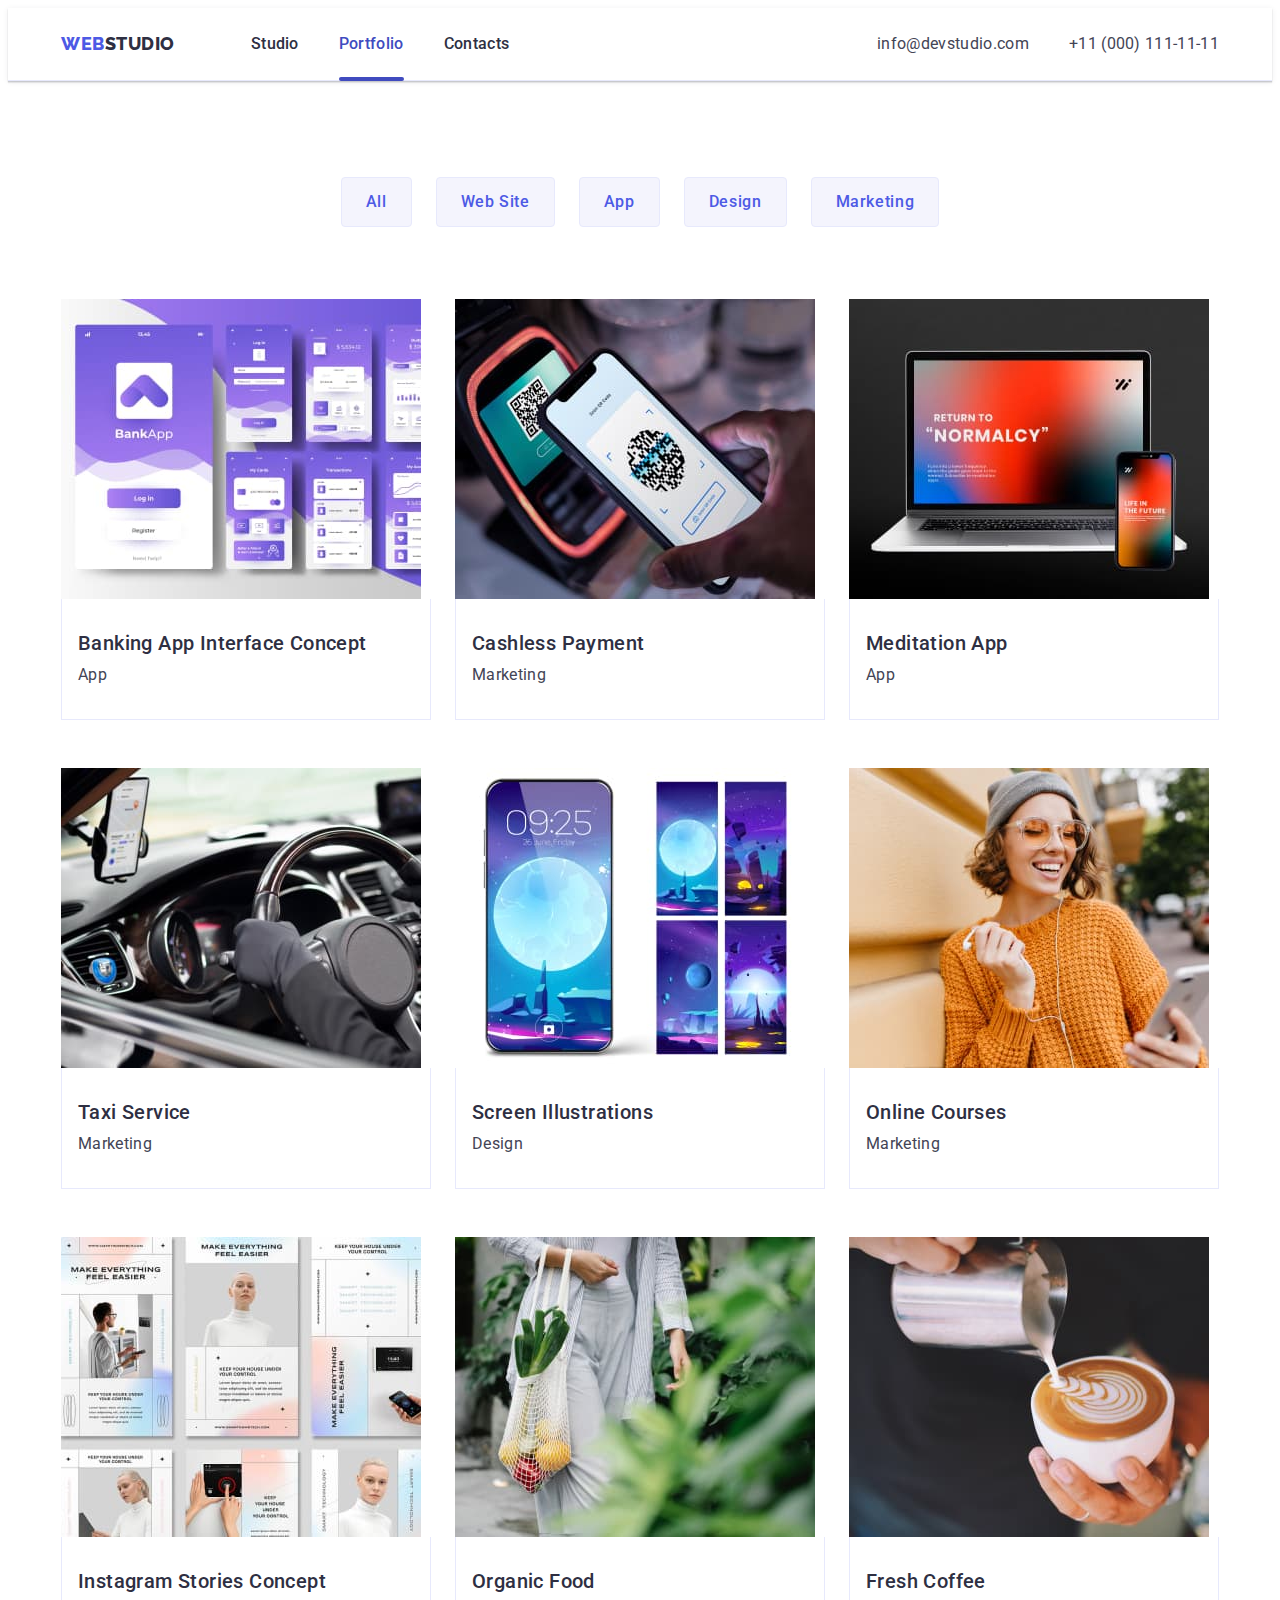
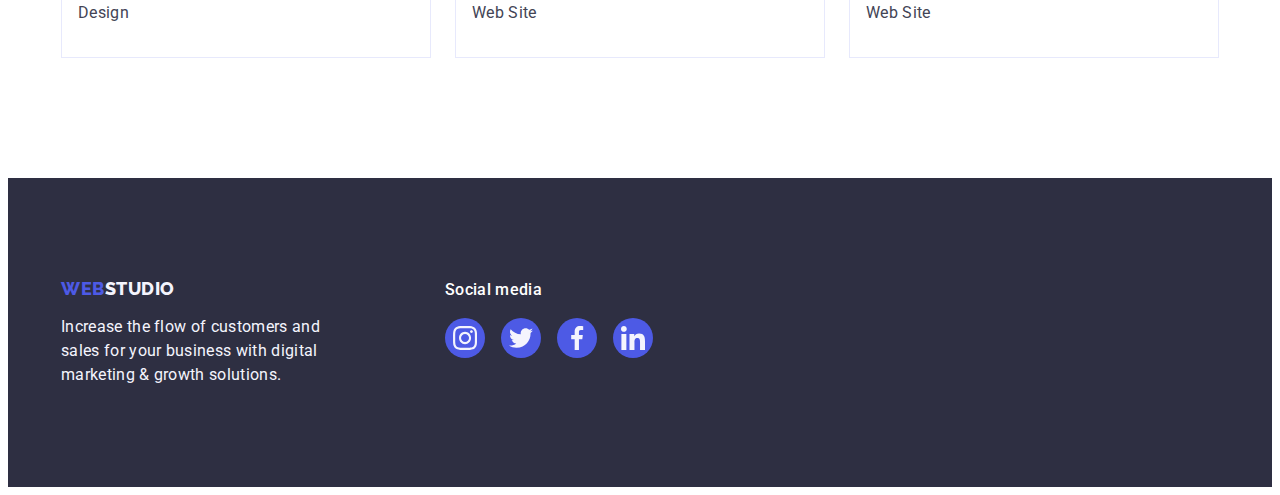
==== portfolio.html @ fe05a77e "Initial commit" ====
<!DOCTYPE html>
<html lang="en">
  <head>
    <meta charset="UTF-8" />
    <meta http-equiv="X-UA-Compatible" content="IE=edge" />
    <meta name="viewport" content="width=device-width, initial-scale=1.0" />
    <title>WebStudio</title>
    <link rel="preconnect" href="https://fonts.googleapis.com" />
    <link rel="preconnect" href="https://fonts.gstatic.com" crossorigin />

    <link
      href="https://fonts.googleapis.com/css2?family=Raleway:wght@800&family=Roboto:wght@400;500;700;900&display=swap"
      rel="stylesheet"
    />
    <link
      rel="stylesheet"
      href="https://cdnjs.cloudflare.com/ajax/libs/modern-normalize/1.0.0/modern-normalize.min.css"
      integrity="sha512-ISS7cAi1PEhQ8jnbJpJZMd29NlhNj4AWYyLOSp2CE/CsHxTCu+r+t0D2yoJudVrd0/8fTVPUVDzY5Tvli75u/g=="
      crossorigin="anonymous"
    />
    <link rel="stylesheet" href="./css/styles.css" />
  </head>
  <body>
    <header class="header">
      <div class="header-nav container">
        <nav class="site-nav">
          <a href="./index.html" class="logo-header link">
            Web<span class="logo-tip">Studio</span>
          </a>
          <ul class="list-nav list">
            <li class="list-item">
              <a class="nav link" href="./index.html">Studio</a>
            </li>
            <li class="list-item">
              <a class="nav link active-link" href="./portfolio.html"
                >Portfolio</a
              >
            </li>
            <li class="list-item">
              <a class="nav link" href="">Contacts</a>
            </li>
          </ul>
        </nav>
        <address class="address">
          <ul class="address-list list">
            <li class="address-item">
              <a class="address-contact link" href="mailto:info@devstudio.com">
                info@devstudio.com
              </a>
            </li>
            <li class="address-item">
              <a class="address-contact link" href="tel:+110001111111">
                +11 (000) 111-11-11
              </a>
            </li>
          </ul>
        </address>
      </div>
    </header>
    <main>
      <!-- Сторінка портфоліо -->
      <section class="portfolio-section">
        <div class="portfolio-container container">
          <h1 class="visually-hidden">Portfolio filters</h1>
          <ul class="list-filters list">
            <li class="button-filter">
              <button type="button" class="button-filt">All</button>
            </li>
            <li class="button-filter">
              <button type="button" class="button-filt">Web Site</button>
            </li>
            <li class="button-filter">
              <button type="button" class="button-filt">App</button>
            </li>
            <li class="button-filter">
              <button type="button" class="button-filt">Design</button>
            </li>
            <li class="button-filter">
              <button type="button" class="button-filt">Marketing</button>
            </li>
          </ul>

          <ul class="list-portfolio list">
            <li class="portfolio-item">
              <a href="#" class="picture-link link">
                <div class="thumb">
                  <img
                    class="picture-portfolio"
                    src="./images/portf1.jpg"
                    alt="site pages"
                    width="360"
                    height="300"
                  />
                  <p class="text-card">
                    14 Stylish and User-Friendly App Design Concepts · Task
                    Manager App · Calorie Tracker App · Exotic Fruit Ecommerce
                    App · Cloud Storage App
                  </p>
                </div>

                <div class="portfolio-description">
                  <h2 class="title-portfolio">Banking App Interface Concept</h2>
                  <p class="portfolio-text-filter">App</p>
                </div>
              </a>
            </li>

            <li class="portfolio-item">
              <a href="#" class="picture-link link">
                <div class="thumb">
                  <img
                    class="picture-portfolio"
                    src="./images/portf2.jpg"
                    alt="qr-code"
                    width="360"
                    height="300"
                  />
                  <p class="text-card">
                    14 Stylish and User-Friendly App Design Concepts · Task
                    Manager App · Calorie Tracker App · Exotic Fruit Ecommerce
                    App · Cloud Storage App
                  </p>
                </div>
                <div class="portfolio-description">
                  <h2 class="title-portfolio">Cashless Payment</h2>
                  <p class="portfolio-text-filter">Marketing</p>
                </div>
              </a>
            </li>
            <li class="portfolio-item">
              <a href="#" class="picture-link link">
                <div class="thumb">
                  <img
                    class="picture-portfolio"
                    src="./images/portf3.jpg"
                    alt="laptop and telefon"
                    width="360"
                    height="300"
                  />
                  <p class="text-card">
                    14 Stylish and User-Friendly App Design Concepts · Task
                    Manager App · Calorie Tracker App · Exotic Fruit Ecommerce
                    App · Cloud Storage App
                  </p>
                </div>

                <div class="portfolio-description">
                  <h2 class="title-portfolio">Meditation App</h2>
                  <p class="portfolio-text-filter">App</p>
                </div>
              </a>
            </li>
            <li class="portfolio-item">
              <a href="#" class="picture-link link">
                <div class="thumb">
                  <img
                    class="picture-portfolio"
                    src="./images/portf4.jpg"
                    alt="car phone holder"
                    width="360"
                    height="300"
                  />
                  <p class="text-card">
                    14 Stylish and User-Friendly App Design Concepts · Task
                    Manager App · Calorie Tracker App · Exotic Fruit Ecommerce
                    App · Cloud Storage App
                  </p>
                </div>
                <div class="portfolio-description">
                  <h2 class="title-portfolio">Taxi Service</h2>
                  <p class="portfolio-text-filter">Marketing</p>
                </div>
              </a>
            </li>
            <li class="portfolio-item">
              <a href="#" class="picture-link link">
                <div class="thumb">
                  <img
                    class="picture-portfolio"
                    src="./images/portf5.jpg"
                    alt="phone lock screen"
                    width="360"
                    height="300"
                  />
                  <p class="text-card">
                    14 Stylish and User-Friendly App Design Concepts · Task
                    Manager App · Calorie Tracker App · Exotic Fruit Ecommerce
                    App · Cloud Storage App
                  </p>
                </div>
                <div class="portfolio-description">
                  <h2 class="title-portfolio">Screen Illustrations</h2>
                  <p class="portfolio-text-filter">Design</p>
                </div>
              </a>
            </li>
            <li class="portfolio-item">
              <a href="#" class="picture-link link">
                <div class="thumb">
                  <img
                    class="picture-portfolio"
                    src="./images/portf6.jpg"
                    alt="smiling girl with headphones"
                    width="360"
                    height="300"
                  />
                  <p class="text-card">
                    14 Stylish and User-Friendly App Design Concepts · Task
                    Manager App · Calorie Tracker App · Exotic Fruit Ecommerce
                    App · Cloud Storage App
                  </p>
                </div>
                <div class="portfolio-description">
                  <h2 class="title-portfolio">Online Courses</h2>
                  <p class="portfolio-text-filter">Marketing</p>
                </div>
              </a>
            </li>
            <li class="portfolio-item">
              <a href="#" class="picture-link link">
                <div class="thumb">
                  <img
                    class="picture-portfolio"
                    src="./images/portf7.jpg"
                    alt="site pages inst"
                    width="360"
                    height="300"
                  />
                  <p class="text-card">
                    14 Stylish and User-Friendly App Design Concepts · Task
                    Manager App · Calorie Tracker App · Exotic Fruit Ecommerce
                    App · Cloud Storage App
                  </p>
                </div>
                <div class="portfolio-description">
                  <h2 class="title-portfolio">Instagram Stories Concept</h2>
                  <p class="portfolio-text-filter">Design</p>
                </div>
              </a>
            </li>
            <li class="portfolio-item">
              <a href="#" class="picture-link link">
                <div class="thumb">
                  <img
                    class="picture-portfolio"
                    src="./images/portf8.jpg"
                    alt="fruits and vegetables in a bag"
                    width="360"
                    height="300"
                  />
                  <p class="text-card">
                    14 Stylish and User-Friendly App Design Concepts · Task
                    Manager App · Calorie Tracker App · Exotic Fruit Ecommerce
                    App · Cloud Storage App
                  </p>
                </div>
                <div class="portfolio-description">
                  <h2 class="title-portfolio">Organic Food</h2>
                  <p class="portfolio-text-filter">Web Site</p>
                </div>
              </a>
            </li>
            <li class="portfolio-item">
              <a href="#" class="picture-link link">
                <div class="thumb">
                  <img
                    class="picture-portfolio"
                    src="./images/portf9.jpg"
                    alt="painting on coffee"
                    width="360"
                    height="300"
                  />
                  <p class="text-card">
                    14 Stylish and User-Friendly App Design Concepts · Task
                    Manager App · Calorie Tracker App · Exotic Fruit Ecommerce
                    App · Cloud Storage App
                  </p>
                </div>
                <div class="portfolio-description">
                  <h2 class="title-portfolio">Fresh Coffee</h2>
                  <p class="portfolio-text-filter">Web Site</p>
                </div>
              </a>
            </li>
          </ul>
        </div>
      </section>
    </main>
    <footer class="footer">
      <div class="footer-container container">
        <div class="footer-logo">
          <a href="./index.html" class="logo-mfooter link">
            Web<span class="logo-footer">Studio</span>
          </a>
          <p class="footer-text">
            Increase the flow of customers and sales for your business with
            digital marketing & growth solutions.
          </p>
        </div>
        <div class="soc-net-footer">
          <p class="title-footer">Social media</p>
          <ul class="footer-list list">
            <li class="footer-item">
              <a class="footer-link link" href="">
                <svg class="footer-icon" width="24" height="24">
                  <use href="./images/icons.svg.svg#icon-instagram-2"></use>
                </svg>
              </a>
            </li>
            <li class="footer-item">
              <a class="footer-link link" href="">
                <svg class="footer-icon" width="24" height="24">
                  <use href="./images/icons.svg.svg#icon-twitter-1"></use>
                </svg>
              </a>
            </li>
            <li class="footer-item">
              <a class="footer-link link" href="">
                <svg class="footer-icon" width="24" height="24">
                  <use href="./images/icons.svg.svg#icon-facebook-1"></use>
                </svg>
              </a>
            </li>
            <li class="footer-item">
              <a class="footer-link link" href="">
                <svg class="footer-icon" width="24" height="24">
                  <use href="./images/icons.svg.svg#icon-linkedin-1"></use>
                </svg>
              </a>
            </li>
          </ul>
        </div>
      </div>
    </footer>
  </body>
</html>
---- css/styles.css ----
:root {
  --color-body: #434455;
  --brand-color: #ffffff;
  --color-logo: #4d5ae5;
  --color-text: #2e2f42;
  --color-contacts: #434455;
  --color-btn: #f4f4fd;
}
body {
  font-family: "Roboto", sans-serif;
  background-color: var(--brand-color);
  color: var(--color-body);
}

h1,
h2,
h3,
h4,
h5,
h6,
p {
  margin: 0;
}

ul {
  margin: 0;
  padding: 0;
}

.list {
  list-style: none;
}

.link {
  text-decoration: none;
}

.item {
  list-style: none;
  text-decoration: none;
}

img {
  display: block;
  max-width: 100%;
  height: auto;
}

button {
  cursor: pointer;
  border: none;
}

.container {
  max-width: 1158px;
  padding: 0 15px;
  margin: 0 auto;
}

.visually-hidden {
  position: absolute;
  width: 1px;
  height: 1px;
  margin: -1px;
  border: 0;
  padding: 0;

  white-space: nowrap;
  clip-path: inset(100%);
  clip: rect(0 0 0 0);
  overflow: hidden;
}

/* header */

header {
  border-bottom: 1px solid #e7e9fc;
  background: #ffffff;
  box-shadow: 0px 2px 1px rgba(46, 47, 66, 0.08),
    0px 1px 1px rgba(46, 47, 66, 0.16), 0px 1px 6px rgba(46, 47, 66, 0.08);
}

.header-nav {
  display: flex;
  align-items: center;
}
.site-nav {
  display: flex;
}

/* logo */
.logo-header {
  font-family: "Raleway", sans-serif;
  font-style: normal;
  font-weight: 800;
  font-size: 18px;
  line-height: 1.33;
  letter-spacing: 0.03em;
  text-transform: uppercase;
  color: var(--color-logo);
  padding: 24px 0;
  margin-right: 76px;
}

.logo-tip {
  color: var(--color-text);
}

/* navigation */

.list-nav .link {
  font-weight: 500;
  font-size: 16px;
  line-height: 1.5;
  letter-spacing: 0.02em;
}
.list-nav {
  display: flex;
  gap: 40px;
  transition: color 2500ms cubic-bezier(0.4, 0, 0.2, 1);
}

.list-nav .link {
  display: block;
  color: var(--color-text);
  padding-top: 24px;
  padding-bottom: 24px;
  position: relative;
  transition: color 250ms cubic-bezier(0.4, 0, 0.2, 1);
}

.list-nav .active-link {
  color: #404bbf;
}

.active-link::after {
  content: "";
  width: 100%;
  height: 4px;
  background-color: #404bbf;
  display: block;
  position: absolute;
  bottom: -1px;
  border-radius: 2px;
}

/* address */

.address-list {
  display: flex;
  gap: 0 40px;
}

.list-nav .link:hover,
.list-nav .link:focus {
  color: #404bbf;
}

.address-list .link:hover,
.address-list .link:focus {
  color: #404bbf;
}

.address {
  font-style: normal;
  margin-left: auto;
}

.address-contact {
  padding-top: 24px;
  padding-bottom: 24px;
}

.address-list .link {
  display: block;
  line-height: 1.5;
  letter-spacing: 0.02em;
  font-style: normal;
  font-weight: 400;
  font-size: 16px;
  color: var(--color-contacts);
  transition: color 250ms cubic-bezier(0.4, 0, 0.2, 1);
}

/* first section */

.section-main {
  max-width: 1400px;
  background-image: linear-gradient(
      to right,
      rgba(46, 47, 66, 0.7),
      rgba(46, 47, 66, 0.7)
    ),
    url(../images/people-office\ 1.jpg);
  background-size: cover;
  margin: 0 auto;
  background-repeat: no-repeat;
  background-position: center;
  background-color: var(--color-text);
  text-align: center;
  padding-top: 188px;
  padding-bottom: 188px;
}

.section-main .title {
  font-weight: 700;
  font-size: 56px;
  font-family: "Roboto", sans-serif;
  line-height: 1.07;
  text-align: center;
  letter-spacing: 0.02em;
  color: var(--brand-color);
  margin-bottom: 48px;
  width: 496px;
  margin-left: auto;
  margin-right: auto;
}
.button-order {
  background-color: var(--color-logo);
  font-family: "Roboto", sans-serif;
  font-style: normal;
  font-weight: 500;
  font-size: 16px;
  line-height: 1.5;
  letter-spacing: 0.04em;
  color: var(--brand-color);
  cursor: pointer;

  padding: 16px 32px;
  border-radius: 4px;
  transition: background-color 250ms cubic-bezier(0.4, 0, 0.2, 1);
}

.button-order:hover,
.button-order:focus {
  background-color: #404bbf;
}

/* second section */

.qualities-section {
  padding-top: 120px;
  padding-bottom: 120px;
  margin-left: auto;
  margin-right: auto;
}

.list-qualities {
  display: flex;
  justify-content: center;
  column-gap: 24px;
}

.qualities-item {
  color: var(--color-text);
  font-weight: 500;
  font-size: 20px;
  line-height: 1.2;
  flex-basis: calc((100% - 72px) / 4);
}

.qualities-picture {
  height: 119px;
  margin-bottom: 8px;
  background-color: #f4f4fd;
  border-radius: 4px;
  display: flex;
  align-items: center;
  justify-content: center;
}

.qualities-item .qualities-title {
  letter-spacing: 0.02em;
  color: var(--color-text);
  margin-bottom: 8px;
  font-weight: 500;
  font-size: 20px;
  line-height: 1.2;
}

.qualities-item .qualities-text {
  line-height: 1.5;
  font-family: "Roboto";
  font-style: normal;
  font-weight: 400;
  font-size: 16px;
  max-width: 264px;
  letter-spacing: 0.02em;
  color: var(--color-body);
}

/* third section */

.activities {
  padding-bottom: 120px;
}

.activities .title-activities {
  font-weight: 700;
  font-size: 36px;
  line-height: 1.11;
  text-align: center;
  letter-spacing: 0.02em;
  text-transform: capitalize;
  color: var(--color-text);
  margin-bottom: 72px;
}

.list-activities {
  display: flex;
  flex-direction: row;
  gap: 24px;
  align-items: flex-start;
}

/* fourth section */

.team-list {
  display: flex;
  flex-direction: row;
  gap: 24px;
  align-items: flex-start;
  padding: 0;
}

.section-team {
  background-color: #f4f4fd;
  padding-bottom: 120px;
  padding-top: 120px;
}
.section-team .title-team {
  font-size: 36px;
  line-height: 1.11;
  text-align: center;
  letter-spacing: 0.02em;
  text-transform: capitalize;
  color: var(--color-text);
  margin-bottom: 72px;
}

.team-member {
  background-color: #ffffff;
  padding-bottom: 32px;
  border-radius: 0px 0px 4px 4px;
  box-shadow: 0px 1px 6px rgba(46, 47, 66, 0.08),
    0px 1px 1px rgba(46, 47, 66, 0.16), 0px 2px 1px rgba(46, 47, 66, 0.08);
}

.team-member .team-member-name {
  font-weight: 500;
  font-size: 20px;
  line-height: 1.2;
  letter-spacing: 0.02em;
  color: var(--color-text);
  margin-top: 32px;
  text-align: center;
}
.team-member .team-member-profession {
  line-height: 1.5;
  letter-spacing: 0.02em;
  color: var(--color-contacts);
  margin-top: 8px;
  margin-bottom: 8px;
  text-align: center;
}

.social-network-list {
  display: flex;
  justify-content: center;
  gap: 24px;
}

.social-network-item {
  width: 40px;
  height: 40px;
}

.social-network-link {
  width: 100%;
  height: 100%;
  border-radius: 50%;
  background-color: #4d5ae5;
  display: flex;
  align-items: center;
  justify-content: center;
  transition: background-color 250ms cubic-bezier(0.4, 0, 0.2, 1);
}

.social-network-link:hover {
  background: #404bbf;
}

.social-network-link:focus {
  background: #404bbf;
}

.social-network-icon {
  fill: #f4f4fd;
}

/* section customers */

.customers {
  padding-top: 120px;
  padding-bottom: 120px;
}

.title-customers {
  font-family: "Roboto";
  font-style: normal;
  font-weight: 700;
  font-size: 36px;
  line-height: 40px;
  text-align: center;
  letter-spacing: 0.02em;
  text-transform: capitalize;
  color: var(--color-text);
  margin-bottom: 72px;
}

.customers-list {
  display: flex;
  align-items: center;
  justify-content: center;
  gap: 24px;
}

.customers-item {
  width: calc((100% - 120px) / 6);
  height: 88px;
}

.customers-icon {
  fill: #8e8f99;
  display: block;
  transition: fill 250ms cubic-bezier(0.4, 0, 0.2, 1);
}

.customers-link {
  width: 100%;
  height: 100%;
  display: flex;
  justify-content: center;
  align-items: center;
  border: 1px solid #8e8f99;
  border-radius: 4px;
  padding: 16px 32px;
  transition: border-color 250ms cubic-bezier(0.4, 0, 0.2, 1);
}

.customers-link:hover {
  border-color: #404bbf;
}

.customers-link:focus {
  border-color: #404bbf;
}

.customers-link:hover .customers-icon {
  fill: #404bbf;
}

.customers-link:focus .customers-icon {
  fill: #404bbf;
}

/* footer */

.footer-container {
  display: flex;
  justify-content: left;
  align-items: baseline;
  gap: 120px;
}

.footer-logo {
  display: flex;
  flex-direction: column;
}

.footer {
  background-color: var(--color-text);
  padding-top: 100px;
  padding-bottom: 100px;
}

.footer-text {
  font-family: "Roboto";
  font-style: normal;
  font-size: 16px;
  font-weight: 400;
  line-height: 1.5;
  letter-spacing: 0.02em;
  max-width: 264px;
  margin-top: 16px;
  color: var(--color-btn);
}

.logo-footer {
  color: #f4f4fd;
}

.logo-mfooter {
  max-width: 44px;
  font-family: "Raleway";
  font-style: normal;
  font-weight: 800;
  font-size: 18px;
  line-height: 21px;
  letter-spacing: 0.03em;
  text-transform: uppercase;
  color: #4d5ae5;
}

.title-footer {
  font-family: "Roboto";
  font-style: normal;
  font-weight: 500;
  font-size: 16px;
  line-height: 24px;
  letter-spacing: 0.02em;
  color: #ffffff;
  margin-bottom: 16px;
  margin-right: auto;
}

.footer-list {
  display: flex;
  justify-content: left;
  gap: 16px;
}

.footer-link {
  width: 100%;
  height: 100%;
  border-radius: 50%;
  background-color: #4d5ae5;
  display: flex;
  align-items: center;
  justify-content: center;
  transition: background-color 250ms cubic-bezier(0.4, 0, 0.2, 1);
}

.footer-link:hover {
  background: #31d0aa;
}

.footer-link:focus {
  background: #31d0aa;
}

.footer-item {
  width: 40px;
  height: 40px;
}

.footer-icon {
  fill: #f4f4fd;
}

/* portfolio */

.portfolio-section {
  padding-top: 96px;
  padding-bottom: 120px;
}

.button-filt {
  font-family: inherit;
  font-weight: 500;
  font-size: 16px;
  line-height: 1.5;
  letter-spacing: 0.04em;
  color: #4d5ae5;
  background-color: #f4f4fd;
  cursor: pointer;
  border: 1px solid #e7e9fc;
  border-radius: 4px;
  transition: background-color 250ms cubic-bezier(0.4, 0, 0.2, 1),
    color 250ms cubic-bezier(0.4, 0, 0.2, 1),
    box-shadow 250ms cubic-bezier(0.4, 0, 0.2, 1),
    border-radius 250ms cubic-bezier(0.4, 0, 0.2, 1),
    border-color 250ms cubic-bezier(0.4, 0, 0.2, 1);
}

.button-filt:hover,
.button-filt:focus {
  background-color: #404bbf;
  color: #ffffff;
  box-shadow: 0px 3px 1px rgba(0, 0, 0, 0.1), 0px 2px 1px rgba(0, 0, 0, 0.08),
    0px 2px 2px rgba(0, 0, 0, 0.12);
  border-radius: 4px;
  border-color: transparent;
}

.portfolio-item {
  width: calc((100% - 48px) / 3);
}

.picture-link {
  display: block;
  transition: box-shadow 250ms cubic-bezier(0.4, 0, 0.2, 1);
}

.picture-link:hover {
  box-shadow: 0px 1px 6px rgba(46, 47, 66, 0.08),
    0px 1px 1px rgba(46, 47, 66, 0.16), 0px 2px 1px rgba(46, 47, 66, 0.08);
}

.title-portfolio {
  font-weight: 500;
  font-size: 20px;
  line-height: 1.2;
  letter-spacing: 0.02em;
  margin-bottom: 8px;
  color: var(--color-text);
}

.portfolio-text-filter {
  font-size: 16px;
  line-height: 1.5;
  letter-spacing: 0.02em;
  color: var(--color-body);
}

.list-filters {
  display: flex;
  justify-content: center;
  gap: 24px;
  margin-bottom: 72px;
}

.button-filt {
  padding: 12px 24px;
}

.list-portfolio {
  position: relative;
  display: flex;
  flex-wrap: wrap;
  gap: 48px 24px;
}

.portfolio-description {
  border: 1px solid #e7e9fc;
  border-top: none;
  padding: 32px 0;
  padding-left: 16px;
}

.thumb {
  position: relative;
  overflow: hidden;
}

.text-card {
  position: absolute;
  top: 0;
  font-size: 16px;
  line-height: 1.5;
  letter-spacing: 0.02em;
  color: #f4f4fd;
  background-color: #4d5ae5;
  height: 100%;
  width: 100%;
  padding: 40px 32px 0 32px;
  transform: translateY(100%);
  transition: transform 250ms cubic-bezier(0.4, 0, 0.2, 1);
}

.picture-link:hover .text-card,
.picture-link:focus .text-card {
  transform: translateY(0);
}

/* modal */

.backdrop {
  position: fixed;
  top: 0;
  left: 0;
  width: 100%;
  height: 100%;
  background: rgba(46, 47, 66, 0.4);
  opacity: 1;
  transition: opacity 250ms cubic-bezier(0.4, 0, 0.2, 1),
    visibility 250ms cubic-bezier(0.4, 0, 0.2, 1);
}

.backdrop.is-hidden {
  opacity: 0;
  pointer-events: none;
  visibility: hidden;
}

.backdrop.is-hidden .modal {
  transform: translate(-50%, -50%) scale(0.9);
}

.modal {
  position: absolute;
  top: 50%;
  left: 50%;
  min-width: 408px;
  min-height: 576px;
  background: #fcfcfc;
  box-shadow: 0px 1px 1px rgba(0, 0, 0, 0.14), 0px 1px 3px rgba(0, 0, 0, 0.12),
    0px 2px 1px rgba(0, 0, 0, 0.2);
  border-radius: 4px;
  transform: translate(-50%, -50%) scale(1);
  transition: translate 250ms cubic-bezier(0.4, 0, 0.2, 1);
}

.modal-close {
  display: flex;
  margin-left: auto;
  margin-right: 24px;
  margin-top: 24px;
  border-radius: 50%;
  border: 1px solid rgba(0, 0, 0, 0.1);
  width: 24px;
  height: 24px;
  background-color: #e7e9fc;
  justify-content: center;
  align-items: center;
  transition: background-color 250ms cubic-bezier(0.4, 0, 0.2, 1),
    fill 250ms cubic-bezier(0.4, 0, 0.2, 1);
}

.close-picture {
  width: 24px;
  height: 24px;
}

.modal-close:hover,
.modal-close:focus {
  background-color: #404bbf;
  fill: #ffffff;
}
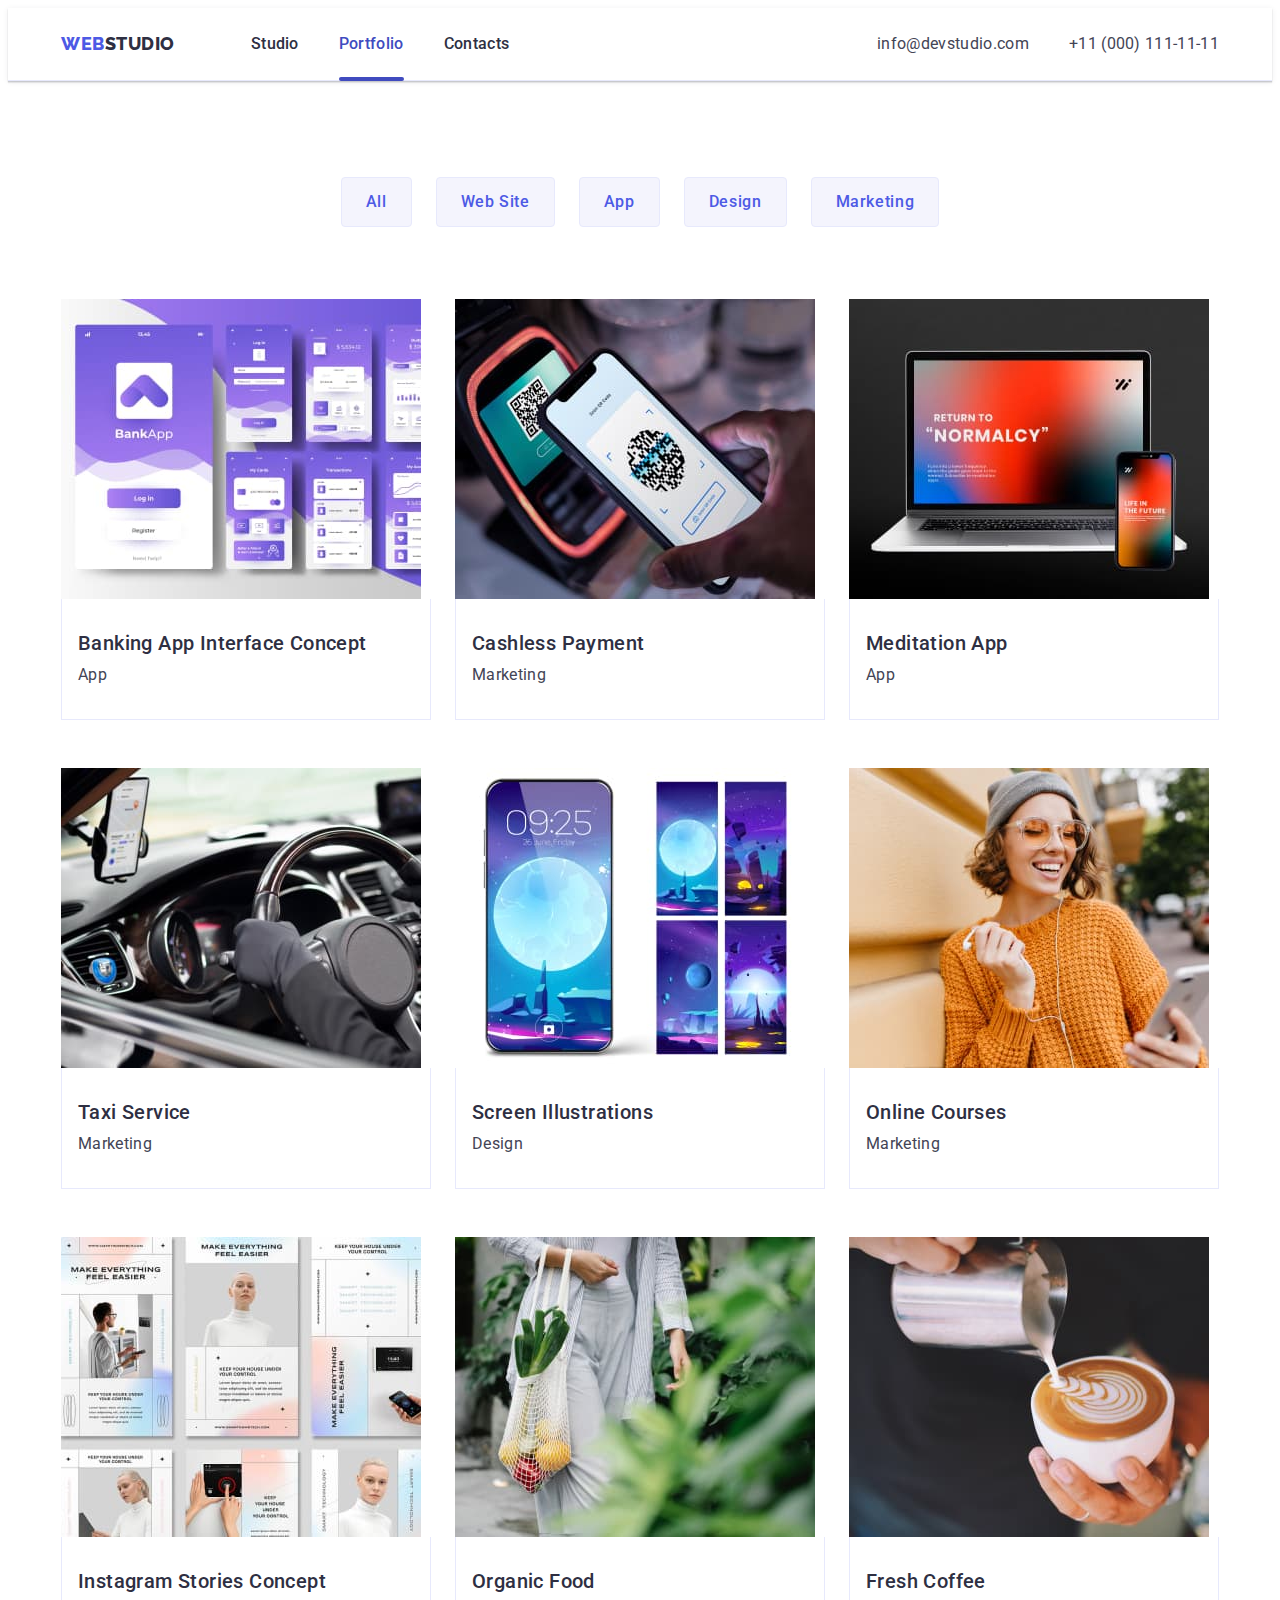
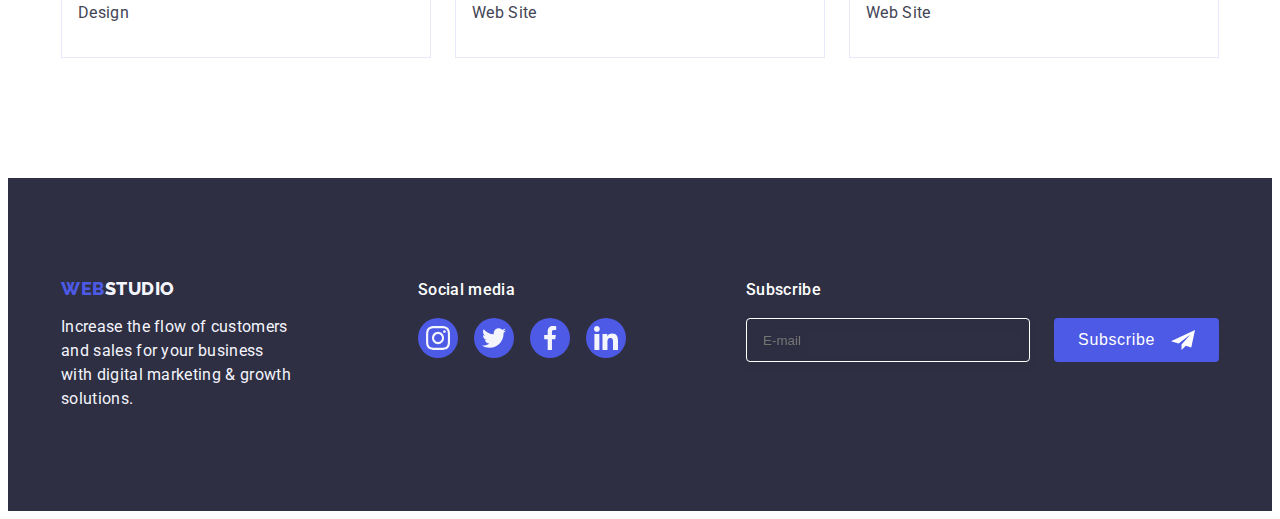
==== commit a6fcde91: "footer-anim" ====
--- a/portfolio.html
+++ b/portfolio.html
@@ -330,6 +330,28 @@
             </li>
           </ul>
         </div>
+        <form action="" class="subscribe-form">
+          <label for="email"></label>
+          <p class="subscribe-title">Subscribe</p>
+          <div class="subscribe-container">
+            <input
+              id="email"
+              type="email"
+              name="email"
+              placeholder="E-mail"
+              class="subscribe-email"
+              required
+            />
+            <button type="submit" class="subscribe-button">
+              <span class="subscribe-button-text">
+                Subscribe
+                <svg class="email-icon-subscribe" width="24" height="24">
+                  <use href="./images/icons.svg.svg#icon-Frame-3"></use>
+                </svg>
+              </span>
+            </button>
+          </div>
+        </form>
       </div>
     </footer>
   </body>
--- a/css/styles.css
+++ b/css/styles.css
@@ -558,6 +558,64 @@
   fill: #f4f4fd;
 }
 
+.subscribe-container {
+  display: flex;
+}
+
+.subscribe-title {
+  font-style: normal;
+  font-weight: 500;
+  font-size: 16px;
+  line-height: 1.5;
+  letter-spacing: 0.02em;
+  color: #ffffff;
+  padding-bottom: 16px;
+}
+
+.subscribe-email {
+  background-color: transparent;
+  width: 264px;
+  height: 40px;
+  padding-left: 16px;
+  color: #ffffff;
+  border: 1px solid #ffffff;
+  filter: drop-shadow(0px 4px 4px rgba(0, 0, 0, 0.15));
+  border-radius: 4px;
+  margin-right: 24px;
+}
+
+.subscribe-button {
+  background: #4d5ae5;
+  border-radius: 4px;
+  padding: 8px 24px;
+  border: none;
+  box-shadow: none;
+  transition-property: background-color;
+  transition-duration: 250ms;
+  transition-timing-function: cubic-bezier(0.4, 0, 0.2, 1);
+}
+
+.subscribe-button:hover,
+.subscribe-button:focus {
+  background-color: #404bbf;
+}
+
+.subscribe-button-text {
+  font-style: normal;
+  font-weight: 500;
+  font-size: 16px;
+  line-height: 24px;
+  display: flex;
+  align-items: center;
+  text-align: center;
+  letter-spacing: 0.04em;
+  color: #ffffff;
+}
+
+.email-icon-subscribe {
+  margin-left: 16px;
+}
+
 /* portfolio */
 
 .portfolio-section {
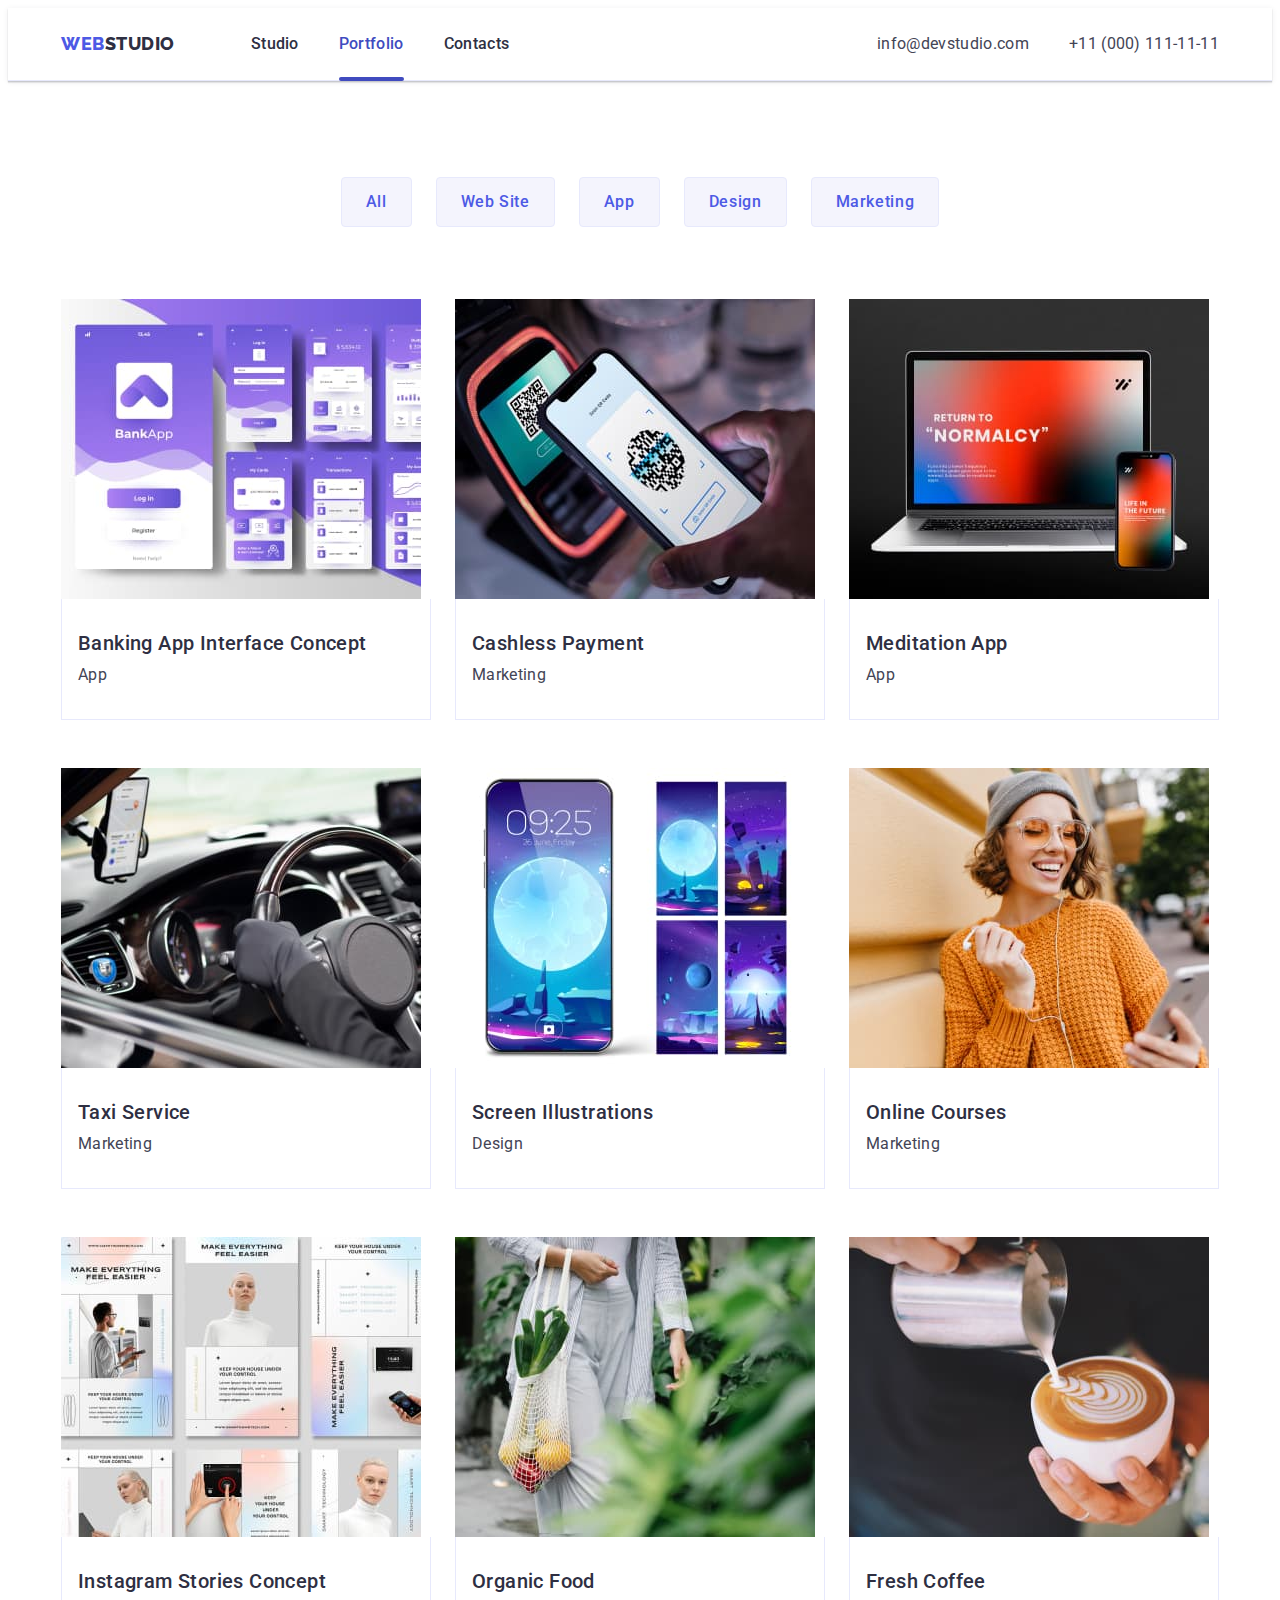
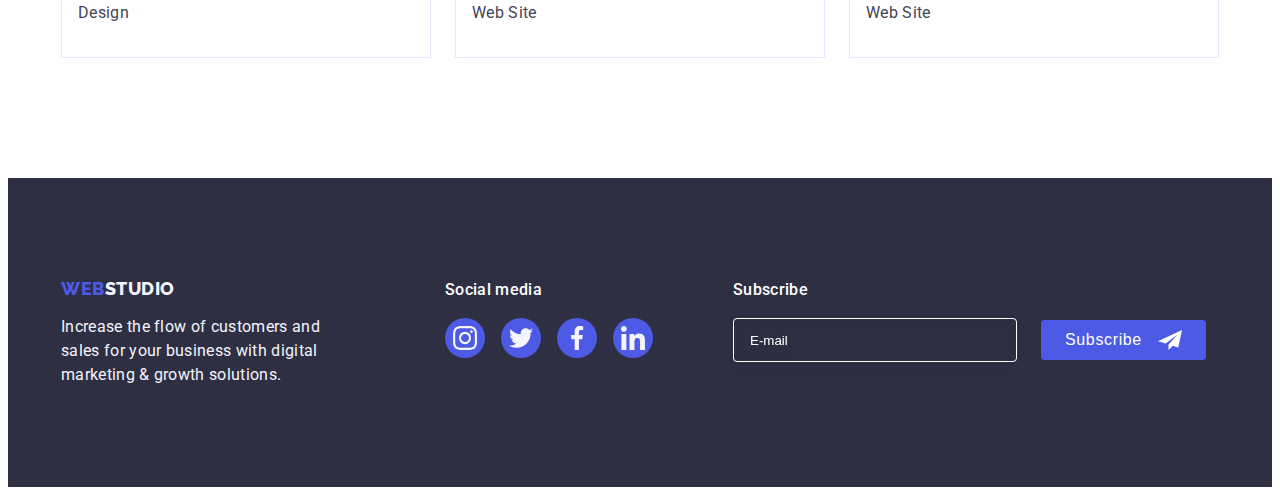
==== commit 08420b14: "lsfvnj" ====
--- a/portfolio.html
+++ b/portfolio.html
@@ -330,10 +330,10 @@
             </li>
           </ul>
         </div>
-        <form action="" class="subscribe-form">
-          <label for="email"></label>
+        <div class="subscribe-container">
           <p class="subscribe-title">Subscribe</p>
-          <div class="subscribe-container">
+          <form action="#" class="subscribe-form">
+            <label for="email"></label>
             <input
               id="email"
               type="email"
@@ -343,15 +343,13 @@
               required
             />
             <button type="submit" class="subscribe-button">
-              <span class="subscribe-button-text">
-                Subscribe
-                <svg class="email-icon-subscribe" width="24" height="24">
-                  <use href="./images/icons.svg.svg#icon-Frame-3"></use>
-                </svg>
-              </span>
+              Subscribe
+              <svg class="email-icon-subscribe" width="24" height="24">
+                <use href="./images/icons.svg.svg#icon-Frame-3"></use>
+              </svg>
             </button>
-          </div>
-        </form>
+          </form>
+        </div>
       </div>
     </footer>
   </body>
--- a/css/styles.css
+++ b/css/styles.css
@@ -558,8 +558,16 @@
   fill: #f4f4fd;
 }
 
+.subscribe-form {
+  display: flex;
+  align-items: center;
+}
+
 .subscribe-container {
   display: flex;
+  flex-direction: column;
+  align-items: center;
+  margin-left: -40px;
 }
 
 .subscribe-title {
@@ -569,7 +577,8 @@
   line-height: 1.5;
   letter-spacing: 0.02em;
   color: #ffffff;
-  padding-bottom: 16px;
+  margin-bottom: 16px;
+  margin-right: auto;
 }
 
 .subscribe-email {
@@ -585,6 +594,15 @@
 }
 
 .subscribe-button {
+  font-style: normal;
+  font-weight: 500;
+  font-size: 16px;
+  line-height: 24px;
+  display: flex;
+  align-items: center;
+  text-align: center;
+  letter-spacing: 0.04em;
+  color: #ffffff;
   background: #4d5ae5;
   border-radius: 4px;
   padding: 8px 24px;
@@ -600,20 +618,12 @@
   background-color: #404bbf;
 }
 
-.subscribe-button-text {
-  font-style: normal;
-  font-weight: 500;
-  font-size: 16px;
-  line-height: 24px;
-  display: flex;
-  align-items: center;
-  text-align: center;
-  letter-spacing: 0.04em;
-  color: #ffffff;
-}
-
 .email-icon-subscribe {
   margin-left: 16px;
+}
+
+.subscribe-email::placeholder {
+  color: #ffffff;
 }
 
 /* portfolio */
@@ -765,15 +775,19 @@
   box-shadow: 0px 1px 1px rgba(0, 0, 0, 0.14), 0px 1px 3px rgba(0, 0, 0, 0.12),
     0px 2px 1px rgba(0, 0, 0, 0.2);
   border-radius: 4px;
+  padding-top: 72px;
+  padding-right: 24px;
+  padding-bottom: 24px;
+  padding-left: 24px;
   transform: translate(-50%, -50%) scale(1);
   transition: translate 250ms cubic-bezier(0.4, 0, 0.2, 1);
 }
 
 .modal-close {
-  display: flex;
-  margin-left: auto;
-  margin-right: 24px;
-  margin-top: 24px;
+  position: absolute;
+  top: 24px;
+  right: 24px;
+  display: flex;
   border-radius: 50%;
   border: 1px solid rgba(0, 0, 0, 0.1);
   width: 24px;
@@ -795,3 +809,128 @@
   background-color: #404bbf;
   fill: #ffffff;
 }
+
+.modal-form {
+  display: flex;
+  flex-direction: column;
+}
+
+.modal-title {
+  font-style: normal;
+  font-weight: 500;
+  font-size: 16px;
+  line-height: 1.5em;
+
+  margin-bottom: 16px;
+
+  text-align: center;
+  letter-spacing: 0.02em;
+
+  color: #2e2f42;
+}
+
+.input-wrap {
+  position: relative;
+  display: flex;
+}
+
+.modal-input {
+  width: 100%;
+  height: 40px;
+  border: 1px solid rgba(46, 47, 66, 0.4);
+  border-radius: 4px;
+  /* margin-bottom: 8px; */
+  padding-left: 38px;
+  outline: transparent;
+}
+
+.modal-input-comment {
+  width: 100%;
+  height: 120px;
+  border: 1px solid rgba(46, 47, 66, 0.4);
+  border-radius: 4px;
+  padding: 8px 16px;
+  outline: transparent;
+  resize: none;
+}
+
+.modal-input-comment::placeholder {
+  font-weight: 400;
+  font-size: 12px;
+  line-height: 1.17;
+  letter-spacing: 0.04em;
+}
+
+.modal-input:focus {
+  border: 1px solid #4d5ae5;
+}
+
+.modal-input:focus + .modal-icon {
+  fill: #4d5ae5;
+}
+
+.modal-span {
+  display: flex;
+  margin-bottom: 4px;
+  margin-top: 8px;
+}
+
+.modal-label {
+  font-weight: 400;
+  font-size: 12px;
+  line-height: 14px;
+  letter-spacing: 0.04em;
+  color: #8e8f99;
+}
+
+.modal-icon {
+  position: absolute;
+  top: 8px;
+  left: 16px;
+}
+
+.modal-field {
+  margin-top: 16px;
+}
+
+.modal-field input[type="checkbox"] {
+  display: none;
+}
+
+.label-privacy {
+  display: inline-block;
+  position: relative;
+  font-size: 12px;
+  line-height: 1.17;
+  letter-spacing: 0.04em;
+  color: #8e8f99;
+  display: flex;
+  cursor: pointer;
+}
+
+.link-privacy {
+  color: #4d5ae5;
+}
+
+.label-privacy span {
+  position: absolute;
+  left: 20px;
+  top: 55px;
+  width: 16px;
+  height: 16px;
+  background: #404bbf;
+  border: 1px solid rgba(46, 47, 66, 0.4);
+  border-radius: 2px;
+}
+
+.send-button {
+  background: #4d5ae5;
+  box-shadow: 0px 4px 4px rgba(0, 0, 0, 0.15);
+  border-radius: 4px;
+  padding: 16px 32px;
+  width: 169px;
+  height: 56px;
+  margin-left: auto;
+  margin-right: auto;
+  color: #ffffff;
+}
